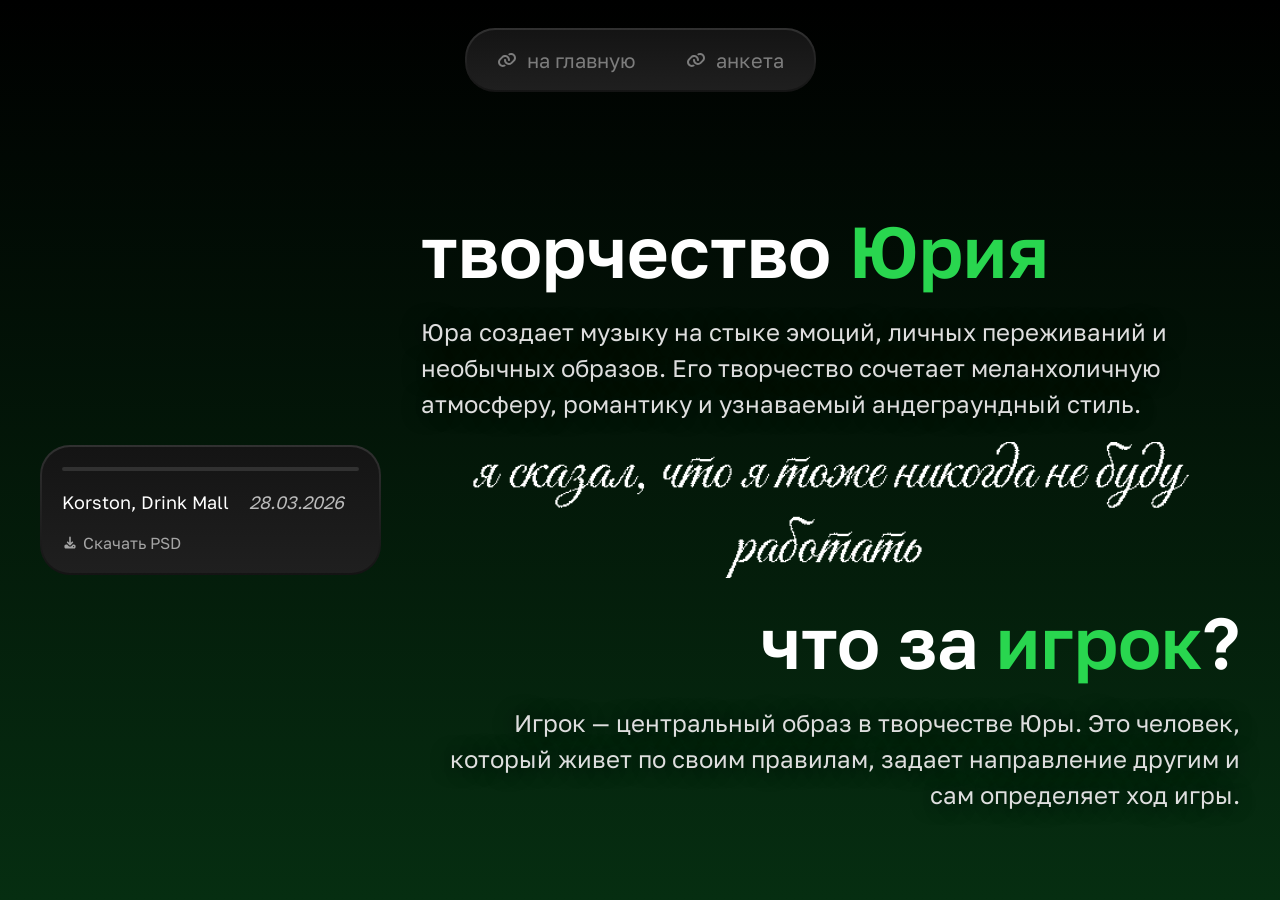
==== art.html @ e07835c6 "first commit" ====
<!DOCTYPE html>
<html lang="ru">
<head>
    <meta charset="UTF-8">
    <meta name="viewport" content="width=device-width, initial-scale=1.0">
    <title>220</title>
    <link rel="stylesheet" href="css/style.css">
    <link rel="preconnect" href="https://fonts.googleapis.com">
    <link rel="preconnect" href="https://fonts.gstatic.com" crossorigin>
    <link href="https://fonts.googleapis.com/css2?family=Cormorant:ital,wght@0,300..700;1,300..700&family=Golos+Text:wght@400..900&display=swap" rel="stylesheet">
</head>
<body>
    <header class="header">
        <div class="header__inner">
            <nav class="pill-nav">
                <a class="pill-nav__link pill-nav__link--logo" href="index.html">
                    <svg class="pill-nav__icon" xmlns="http://www.w3.org/2000/svg" viewBox="0 0 640 640"><path d="M451.5 160C434.9 160 418.8 164.5 404.7 172.7C388.9 156.7 370.5 143.3 350.2 133.2C378.4 109.2 414.3 96 451.5 96C537.9 96 608 166 608 252.5C608 294 591.5 333.8 562.2 363.1L491.1 434.2C461.8 463.5 422 480 380.5 480C294.1 480 224 410 224 323.5C224 322 224 320.5 224.1 319C224.6 301.3 239.3 287.4 257 287.9C274.7 288.4 288.6 303.1 288.1 320.8C288.1 321.7 288.1 322.6 288.1 323.4C288.1 374.5 329.5 415.9 380.6 415.9C405.1 415.9 428.6 406.2 446 388.8L517.1 317.7C534.4 300.4 544.2 276.8 544.2 252.3C544.2 201.2 502.8 159.8 451.7 159.8zM307.2 237.3C305.3 236.5 303.4 235.4 301.7 234.2C289.1 227.7 274.7 224 259.6 224C235.1 224 211.6 233.7 194.2 251.1L123.1 322.2C105.8 339.5 96 363.1 96 387.6C96 438.7 137.4 480.1 188.5 480.1C205 480.1 221.1 475.7 235.2 467.5C251 483.5 269.4 496.9 289.8 507C261.6 530.9 225.8 544.2 188.5 544.2C102.1 544.2 32 474.2 32 387.7C32 346.2 48.5 306.4 77.8 277.1L148.9 206C178.2 176.7 218 160.2 259.5 160.2C346.1 160.2 416 230.8 416 317.1C416 318.4 416 319.7 416 321C415.6 338.7 400.9 352.6 383.2 352.2C365.5 351.8 351.6 337.1 352 319.4C352 318.6 352 317.9 352 317.1C352 283.4 334 253.8 307.2 237.5z"/></svg>
                    
                    <span>на главную</span>
                </a>
                
                <a class="pill-nav__link pill-nav__link--logo" href="form.html">
                    <svg class="pill-nav__icon" xmlns="http://www.w3.org/2000/svg" viewBox="0 0 640 640"><path d="M451.5 160C434.9 160 418.8 164.5 404.7 172.7C388.9 156.7 370.5 143.3 350.2 133.2C378.4 109.2 414.3 96 451.5 96C537.9 96 608 166 608 252.5C608 294 591.5 333.8 562.2 363.1L491.1 434.2C461.8 463.5 422 480 380.5 480C294.1 480 224 410 224 323.5C224 322 224 320.5 224.1 319C224.6 301.3 239.3 287.4 257 287.9C274.7 288.4 288.6 303.1 288.1 320.8C288.1 321.7 288.1 322.6 288.1 323.4C288.1 374.5 329.5 415.9 380.6 415.9C405.1 415.9 428.6 406.2 446 388.8L517.1 317.7C534.4 300.4 544.2 276.8 544.2 252.3C544.2 201.2 502.8 159.8 451.7 159.8zM307.2 237.3C305.3 236.5 303.4 235.4 301.7 234.2C289.1 227.7 274.7 224 259.6 224C235.1 224 211.6 233.7 194.2 251.1L123.1 322.2C105.8 339.5 96 363.1 96 387.6C96 438.7 137.4 480.1 188.5 480.1C205 480.1 221.1 475.7 235.2 467.5C251 483.5 269.4 496.9 289.8 507C261.6 530.9 225.8 544.2 188.5 544.2C102.1 544.2 32 474.2 32 387.7C32 346.2 48.5 306.4 77.8 277.1L148.9 206C178.2 176.7 218 160.2 259.5 160.2C346.1 160.2 416 230.8 416 317.1C416 318.4 416 319.7 416 321C415.6 338.7 400.9 352.6 383.2 352.2C365.5 351.8 351.6 337.1 352 319.4C352 318.6 352 317.9 352 317.1C352 283.4 334 253.8 307.2 237.5z"/></svg>
                    
                    <span>анкета</span>
                </a>
            </nav>
        </div>
    </header>

    <main class="main">
        <section class="section" id="philosophy">
            <div class="container phi__content">
                <div class="phi__banner">
                    <img class="banner__photo" src="images/gif1.gif" alt="">

                    <p class="banner__description">
                        Korston, Drink Mall <span>28.03.2026</span>
                    </p>

                    <a class="banner__download" href="#">
                        <svg class="banner__icon" xmlns="http://www.w3.org/2000/svg" viewBox="0 0 640 640"><!--!Font Awesome Free v7.2.0 by @fontawesome - https://fontawesome.com License - https://fontawesome.com/license/free Copyright 2026 Fonticons, Inc.--><path d="M352 96C352 78.3 337.7 64 320 64C302.3 64 288 78.3 288 96L288 306.7L246.6 265.3C234.1 252.8 213.8 252.8 201.3 265.3C188.8 277.8 188.8 298.1 201.3 310.6L297.3 406.6C309.8 419.1 330.1 419.1 342.6 406.6L438.6 310.6C451.1 298.1 451.1 277.8 438.6 265.3C426.1 252.8 405.8 252.8 393.3 265.3L352 306.7L352 96zM160 384C124.7 384 96 412.7 96 448L96 480C96 515.3 124.7 544 160 544L480 544C515.3 544 544 515.3 544 480L544 448C544 412.7 515.3 384 480 384L433.1 384L376.5 440.6C345.3 471.8 294.6 471.8 263.4 440.6L206.9 384L160 384zM464 440C477.3 440 488 450.7 488 464C488 477.3 477.3 488 464 488C450.7 488 440 477.3 440 464C440 450.7 450.7 440 464 440z"/></svg>
                        <span>Скачать PSD</span>
                    </a>
                </div>

                <div class="phi__info">
                    <h2 class="phi__label">
                        творчество <span>Юрия</span>
                    </h2>

                    <p class="phi__text">
                        Юра создает музыку на стыке эмоций, личных переживаний и необычных образов. Его творчество сочетает меланхоличную атмосферу, романтику и узнаваемый андеграундный стиль.
                    </p>

                    <img class="phi__photo" src="images/gif2.gif">

                    <h2 class="phi__label phi__label--right">
                        что за <span>игрок</span>?
                    </h2>

                    <p class="phi__text phi__text--right">
                        Игрок — центральный образ в творчестве Юры. Это человек, который живет по своим правилам, задает направление другим и сам определяет ход игры.
                    </p>
                </div>
            </div>
        </section>
    </main>
</body>
</html>
---- css/style.css ----
* {
    box-sizing: border-box;
    scroll-behavior: smooth;
    font-family: "Golos Text";
    transition: 0.3s;
    scroll-snap-type: y mandatory;
    scroll-behavior: smooth;
    margin: 0;
    padding: 0;
}

a {
    text-decoration: none;
}

body {
    background-color: black;
}

:root {
    --width: 1200px;
    --font-size-header: 20px;
    --font-size-hero-label: 82px;
    --font-size-label: 72px;
    --font-size-quote: 32px;
    --font-size-text: 24px;
    --font-size-date: 14px;
    --font-size-external: 18px;
    --font-size-description: 18px;
    --font-size-download: 16px;

    --gap: 20px;

    --text-dark-white: rgb(222, 222, 222);
    --text-shadow: rgb(0, 0, 0, 222);

    --background-gradient-dark: rgb(20, 20, 20);
    --background-gradient-light: rgb(31, 31, 31);

    --border-gradient-dark: rgb(20, 20, 20);
    --border-gradient-light: rgb(49, 49, 49);

    --accent: rgb(6, 46, 17);
    --accent-light: rgb(41, 214, 79);
    --black: rgb(0, 0, 0);
}

.container {
    width: min(var(--width), 100% - 40px);
    margin: 0 auto;
}

.header {
    position: fixed;
    top: 0;
    left: 0;

    
    display: flex;
    align-items: center;
    justify-content: center;

    width: 100%;
    height: 120px;

    padding: 0 40px;

    z-index: 999;

}

.header__inner {
    height: 100%;

    display: flex;
    align-items: center;
    justify-content: center;
    gap: var(--gap);
}

.pill-nav {
    display: flex;
    padding: 5px;

    border-radius: 30px;
    border: 2px solid transparent;

    background:
        linear-gradient(var(--background-gradient-dark), var(--background-gradient-light)) padding-box,
        linear-gradient(var(--border-gradient-light), var(--border-gradient-dark)) border-box;

}

.pill-nav__link {
    display: flex;
    padding: 3px;

    justify-content: center;
    align-items: center;
    
    height: 50px;
    padding: 0 25px;
    border-radius: 25px;

    font-size: var(--font-size-header);

    color: var(--text-dark-white);
    opacity: 0.5;
}

.pill-nav__link--logo {
    gap: calc(var(--gap) * 0.5);
}

.pill-nav__logo {
    height: 50px;
}

.pill-nav__logo path {
    opacity: 0.5;
    fill: var(--text-dark-white);
}

.pill-nav__logo:hover path {
    opacity: 1;
}

.pill-nav__icon, .pill-nav__icon path {
    width: 20px;
    height: 20px; 
    fill: var(--text-dark-white);
}

.pill-nav__link:hover {
    transform: scale(1.1);
    opacity: 1;
}

.section {
    min-height: 100svh;
    color: white;
    scroll-snap-align: start;
    background: linear-gradient(var(--black), var(--accent));
    display: flex;
    padding-top: 120px;
    position: relative;
}

.section--black {
    background: var(--black);
}

.section--code10::before {
    content: "";

    position: absolute;
    inset: 0;

    background-image: url("../images/bg.png");
    background-repeat: no-repeat;
    background-position: center bottom;
    background-size: contain;

    filter: brightness(0.8);

    z-index: 1;
}

.hero__content {
    display: flex;
    justify-content: space-between;
    align-items: center;
    gap: var(--gap);

    z-index: 2;
}

.hero__info {
    display: flex;
    flex-direction: column;
    justify-content: center;
    gap: var(--gap);
    width: 40%;
}

.info__label {
    font-weight: 600;
    font-size: var(--font-size-hero-label);
    text-shadow: 0 0 20px var(--text-shadow);
}

.info__label span {
    color: var(--accent-light);
}

.info__text {
    font-weight: 200;
    font-size: var(--font-size-text);
    
    color: var(--text-dark-white);
    text-shadow: 0 0 20px var(--text-shadow);
    line-height: 1.5;
}

.hero__quote {
    display: flex;
    width: 30%;
    text-align: right;

    font-family: "Cormorant";
    font-style: italic;
    font-size: var(--font-size-quote);
    color: var(--text-dark-white);
    opacity: 0.7;
}

.hero__quote span {
    display: flex;
    text-align: right;
}

.hero__quote:hover {
    opacity: 1;
}

.section--code80::before {
    content: "";

    position: absolute;
    inset: 0;

    background-image: url("../images/bg2.png");
    background-repeat: no-repeat;
    background-position: center bottom;
    background-size: contain;

    filter: brightness(0.8);

    z-index: 1;
}

.author__content {
    display: flex;
    justify-content: flex-end;
    align-items: center;
    
    z-index: 2;
}

.author__info {
    display: flex;
    flex-direction: column;
    gap: var(--gap);
    text-align: right;
    width: 60%;
}

.author__label {
    font-weight: 600;
    font-size: var(--font-size-label);
    text-shadow: 0 0 20px var(--text-shadow);
}

.author__label span {
    color: var(--accent-light);
}

.author__text {
    font-weight: 200;
    font-size: var(--font-size-text);
    
    color: var(--text-dark-white);
    text-shadow: 0 0 20px var(--text-shadow);
    line-height: 1.5;
}

.author__text span {
    text-decoration: underline;
}

.tracks__content {
    display: flex;
    flex-direction: column;
    gap: var(--gap);
    align-items: center;
    justify-content: center;
}

.tracks__label {
    font-weight: 600;
    font-size: var(--font-size-label);
    text-shadow: 0 0 20px var(--text-shadow);
}

.tracks__label span {
    color: var(--accent-light);
}

.tracks__cards {
    display: flex;
    justify-content: space-around;
    gap: var(--gap);
}

.track__card {
    display: flex;
    flex-direction: column;
    gap: calc(var(--gap) * 0.5);
    padding: 20px;

    border-radius: 30px;
    border: 2px solid transparent;

    max-width: calc(200px + 20px * 2);

    background:
        linear-gradient(var(--background-gradient-dark), var(--background-gradient-light)) padding-box,
        linear-gradient(var(--border-gradient-light), var(--border-gradient-dark)) border-box;
}

.card__cover {
    width: 200px;
    border-radius: 10px;
    border: 2px solid var(--border-gradient-light);
}

.card__cover:hover {
    filter: brightness(1.25);
}

.card__title {
    font-size: var(--font-size-text);
    font-weight: 500;
    color: white;
}

.card__info {
    display: flex;
    justify-content: space-between;
    align-items: center;
}

.card__info-date {
    color: var(--text-dark-white);
    opacity: 0.7;
    font-size: var(--font-size-date);
}

.card__icon {
    height: 15px;
}

.card__icon path {
    fill: var(--text-dark-white);
    opacity: 0.7;
}

.card__icon:hover {
    transform: scale(1.25);
    opacity: 1;
}

.links__label {
    font-size: var(--font-size-label);
    font-weight: 600;
    color: var(--text-dark-white);
}

.links__text {
    font-size: var(--font-size-text);
    font-weight: 200;
    color: var(--text-dark-white);
}

.links__text span {
    color: var(--accent-light);
    font-weight: 600;
}

.links__content {
    display: flex;
    flex-direction: column;
    gap: var(--gap);
    justify-content: center;
    align-items: center;
}

.links-external {
    display: flex;
    justify-content: center;
    align-items: center;
    gap: var(--gap);
}

.link-external {
    display: flex;
    justify-content: center;
    align-items: center;
    gap: 5px;
    font-size: var(--font-size-external);
    color: var(--text-dark-white);
    opacity: 0.7;
}

.link-external__icon {
    height: var(--font-size-external)
}

.link-external__icon path {
    fill: var(--text-dark-white)
}

.link-external:hover {
    transform: scale(1.1);
    opacity: 1;
}

.phi__content {
    display: flex;
    justify-content: space-between;
    align-items: center;
    gap: calc(var(--gap) * 2);
}

.phi__banner {
    display: flex;
    flex-direction: column;
    justify-content: center;
    gap: var(--gap);
    
    padding: 20px;

    border-radius: 30px;
    border: 2px solid transparent;

    background:
        linear-gradient(var(--background-gradient-dark), var(--background-gradient-light)) padding-box,
        linear-gradient(var(--border-gradient-light), var(--border-gradient-dark)) border-box;
}

.banner__photo {
    width: 33svh;
    max-width: 600px;
    border-radius: 10px;
    border: 2px solid var(--border-gradient-light);
}

.banner__description {
    display: flex;
    gap: var(--gap);
    font-size: var(--font-size-description);
}

.banner__description span {
    font-style: italic;
    opacity: 0.7;
}

.banner__download {
    display: flex;
    align-items: center;
    gap: 5px;
    font-size: var(--font-size-download);
    color: var(--text-dark-white);
    opacity: 0.7;
}

.banner__icon {
    height: var(--font-size-download);
}

.banner__icon path {
    fill: var(--text-dark-white);
}

.banner__download:hover {
    opacity: 1;
}

.phi__info {
    display: flex;
    flex-direction: column;
    gap: var(--gap);
}

.phi__label {
    font-weight: 600;
    font-size: var(--font-size-label);
}

.phi__label span {
    color: var(--accent-light);
}

.phi__text {
    font-weight: 200;
    font-size: var(--font-size-text);
    
    color: var(--text-dark-white);
    text-shadow: 0 0 20px var(--text-shadow);
    line-height: 1.5;
}

.phi__label--right {
    text-align: right;
}

.phi__text--right {
    text-align: right;
}
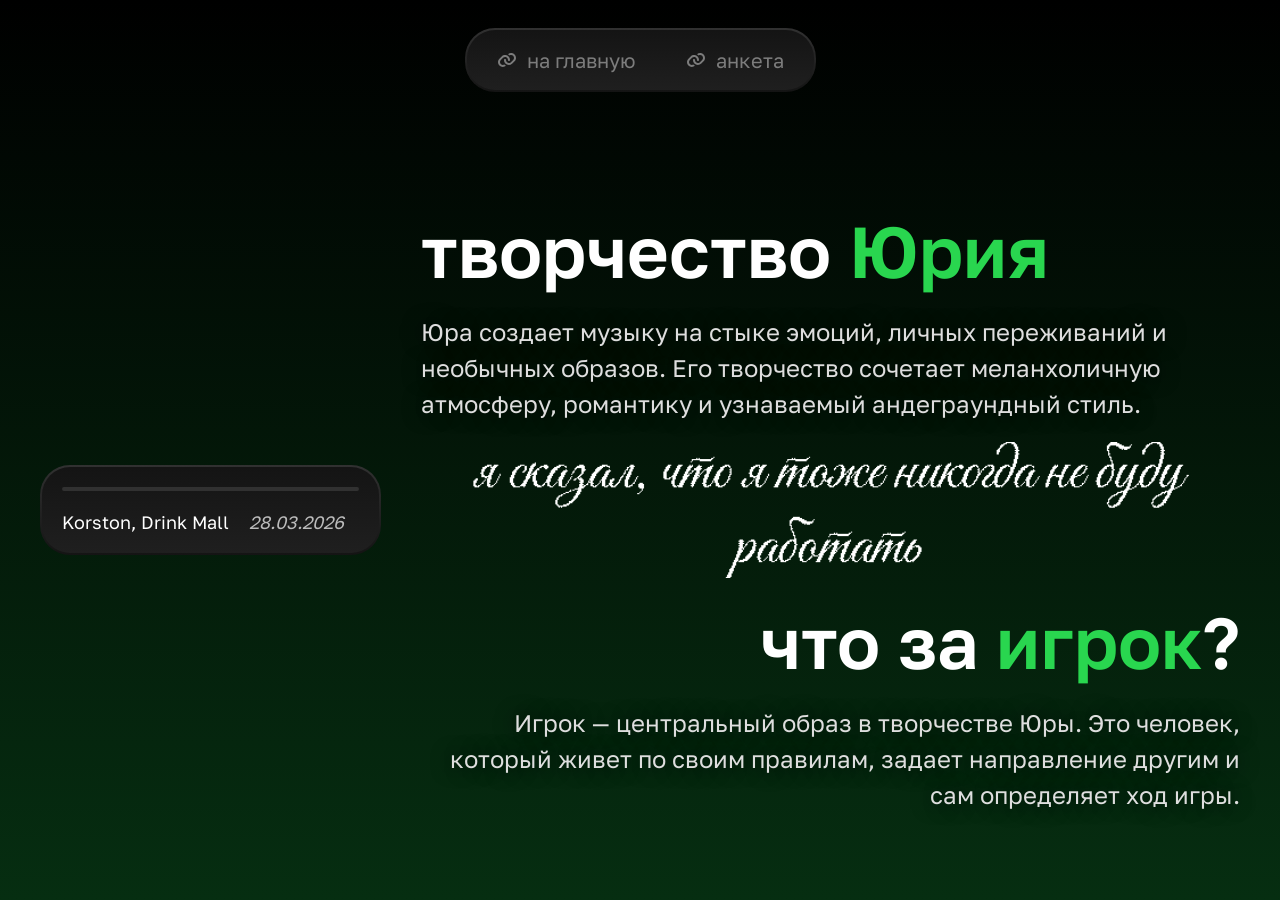
==== commit 469160a4: "сделал анкету, поменял ссылки, убрал мелкие недочеты" ====
--- a/art.html
+++ b/art.html
@@ -38,10 +38,11 @@
                         Korston, Drink Mall <span>28.03.2026</span>
                     </p>
 
-                    <a class="banner__download" href="#">
-                        <svg class="banner__icon" xmlns="http://www.w3.org/2000/svg" viewBox="0 0 640 640"><!--!Font Awesome Free v7.2.0 by @fontawesome - https://fontawesome.com License - https://fontawesome.com/license/free Copyright 2026 Fonticons, Inc.--><path d="M352 96C352 78.3 337.7 64 320 64C302.3 64 288 78.3 288 96L288 306.7L246.6 265.3C234.1 252.8 213.8 252.8 201.3 265.3C188.8 277.8 188.8 298.1 201.3 310.6L297.3 406.6C309.8 419.1 330.1 419.1 342.6 406.6L438.6 310.6C451.1 298.1 451.1 277.8 438.6 265.3C426.1 252.8 405.8 252.8 393.3 265.3L352 306.7L352 96zM160 384C124.7 384 96 412.7 96 448L96 480C96 515.3 124.7 544 160 544L480 544C515.3 544 544 515.3 544 480L544 448C544 412.7 515.3 384 480 384L433.1 384L376.5 440.6C345.3 471.8 294.6 471.8 263.4 440.6L206.9 384L160 384zM464 440C477.3 440 488 450.7 488 464C488 477.3 477.3 488 464 488C450.7 488 440 477.3 440 464C440 450.7 450.7 440 464 440z"/></svg>
+                    
+                    <!--<a class="banner__download" href="#">
+                        <svg class="banner__icon" xmlns="http://www.w3.org/2000/svg" viewBox="0 0 640 640"><path d="M352 96C352 78.3 337.7 64 320 64C302.3 64 288 78.3 288 96L288 306.7L246.6 265.3C234.1 252.8 213.8 252.8 201.3 265.3C188.8 277.8 188.8 298.1 201.3 310.6L297.3 406.6C309.8 419.1 330.1 419.1 342.6 406.6L438.6 310.6C451.1 298.1 451.1 277.8 438.6 265.3C426.1 252.8 405.8 252.8 393.3 265.3L352 306.7L352 96zM160 384C124.7 384 96 412.7 96 448L96 480C96 515.3 124.7 544 160 544L480 544C515.3 544 544 515.3 544 480L544 448C544 412.7 515.3 384 480 384L433.1 384L376.5 440.6C345.3 471.8 294.6 471.8 263.4 440.6L206.9 384L160 384zM464 440C477.3 440 488 450.7 488 464C488 477.3 477.3 488 464 488C450.7 488 440 477.3 440 464C440 450.7 450.7 440 464 440z"/></svg>
                         <span>Скачать PSD</span>
-                    </a>
+                    </a>-->
                 </div>
 
                 <div class="phi__info">
--- a/css/style.css
+++ b/css/style.css
@@ -1,8 +1,8 @@
 * {
     box-sizing: border-box;
-    scroll-behavior: smooth;
     font-family: "Golos Text";
     transition: 0.3s;
+    scroll-behavior: smooth;
     scroll-snap-type: y mandatory;
     scroll-behavior: smooth;
     margin: 0;
@@ -455,7 +455,7 @@
     font-style: italic;
     opacity: 0.7;
 }
-
+/*
 .banner__download {
     display: flex;
     align-items: center;
@@ -475,7 +475,7 @@
 
 .banner__download:hover {
     opacity: 1;
-}
+}*/
 
 .phi__info {
     display: flex;
@@ -507,4 +507,65 @@
 
 .phi__text--right {
     text-align: right;
-}+}
+
+.form__content {
+    display: flex;
+    flex-direction: column;
+    justify-content: center;
+    align-items: center;
+    gap: var(--gap);
+}
+
+.form__label {
+    font-weight: 600;
+    font-size: var(--font-size-label);
+}
+
+.form__label span {
+    color: var(--accent-light);
+}
+
+.form__text {
+    font-weight: 200;
+    font-size: var(--font-size-text);
+    color: var(--text-dark-white);
+}
+
+.form__text span {
+    color: var(--accent-light);
+}
+
+.form__list {
+    display: flex;
+    flex-direction: column;
+    gap: calc(var(--gap) * 0.5);
+}
+
+.form__item {
+    display: flex;
+    justify-content: space-between;
+    gap: calc(var(--gap) * 2);
+}
+
+.form__item-label {
+    color: var(--text-dark-white);
+    opacity: 0.7;
+    font-size: var(--font-size-external);
+}
+
+.form__item-text {
+    color: var(--text-dark-white);
+    text-align: right;
+    font-size: var(--font-size-external);
+}
+
+.form__item-link {
+    text-decoration: none;
+    color: var(--text-dark-white);
+    font-size: var(--font-size-external);
+}
+
+.form__item-link:hover {
+    color: var(--accent-light);
+}
